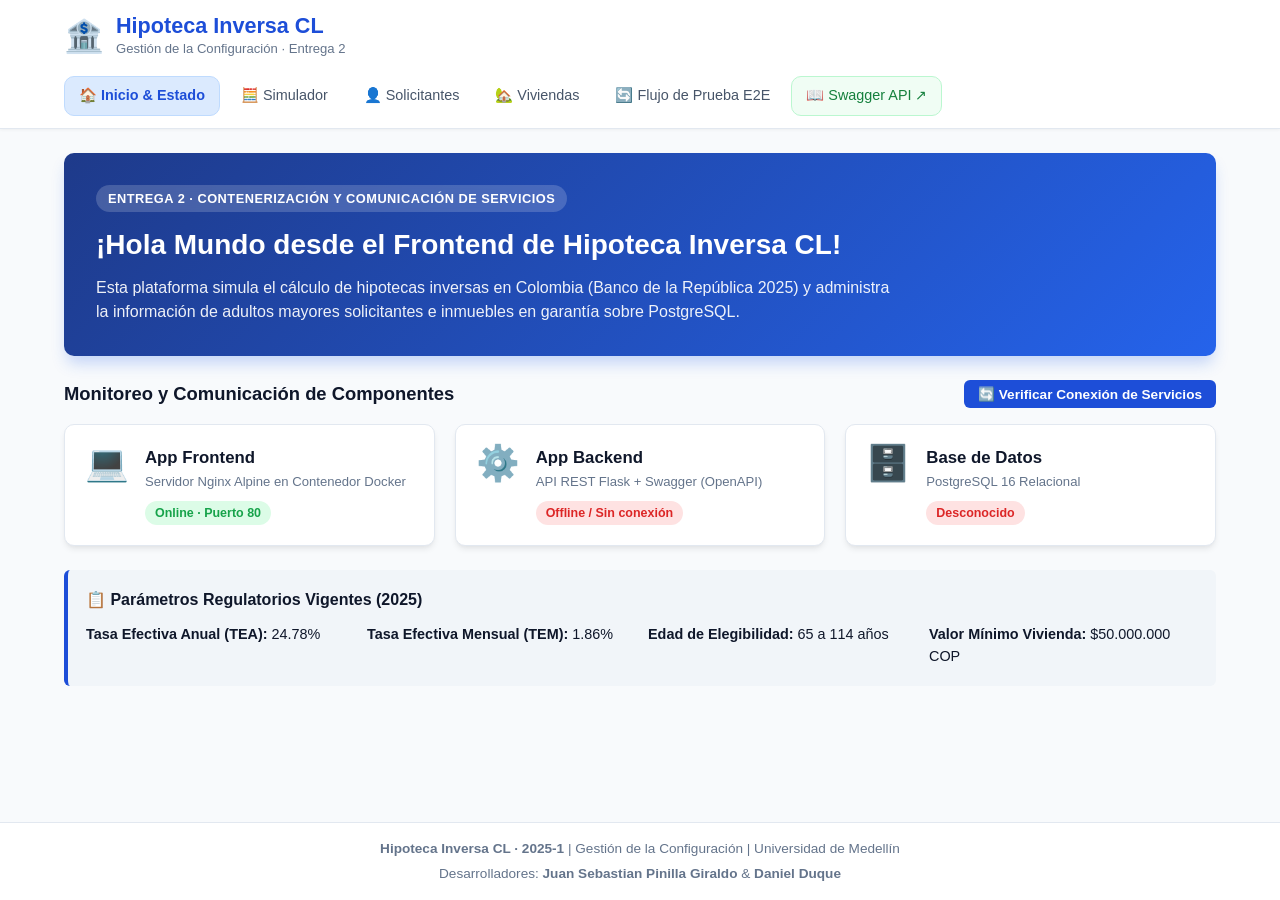
==== frontend/src/index.html @ 53b4b13d "feat(entrega-2): estructura monorepo, contenerizacion con Docker Compose, Swagger OpenAPI, pruebas u" ====
<!DOCTYPE html>
<html lang="es">
<head>
  <meta charset="UTF-8">
  <meta name="viewport" content="width=device-width, initial-scale=1.0">
  <title>Hipoteca Inversa CL | Plataforma Financiera</title>
  <link rel="stylesheet" href="styles.css">
</head>
<body>
  <!-- HEADER & NAVEGACIÓN -->
  <header class="app-header">
    <div class="header-container">
      <div class="brand">
        <span class="brand-icon">🏦</span>
        <div>
          <h1 class="brand-title">Hipoteca Inversa CL</h1>
          <p class="brand-subtitle">Gestión de la Configuración · Entrega 2</p>
        </div>
      </div>
      <nav class="nav-tabs" id="navTabs">
        <button class="nav-tab active" data-tab="tab-inicio">🏠 Inicio & Estado</button>
        <button class="nav-tab" data-tab="tab-simulador">🧮 Simulador</button>
        <button class="nav-tab" data-tab="tab-solicitantes">👤 Solicitantes</button>
        <button class="nav-tab" data-tab="tab-viviendas">🏡 Viviendas</button>
        <button class="nav-tab" data-tab="tab-flujo-prueba">🔄 Flujo de Prueba E2E</button>
        <a href="/apidocs/" target="_blank" class="nav-tab swagger-link">📖 Swagger API ↗</a>
      </nav>
    </div>
  </header>

  <main class="app-main">
    <!-- =================================================================== -->
    <!-- TAB 1: INICIO & ESTADO ("HOLA MUNDO" & CONECTIVIDAD) -->
    <!-- =================================================================== -->
    <section id="tab-inicio" class="tab-content active">
      <div class="hero-card">
        <div class="hero-badge">Entrega 2 · Contenerización y Comunicación de Servicios</div>
        <h2 class="hero-title">¡Hola Mundo desde el Frontend de Hipoteca Inversa CL!</h2>
        <p class="hero-desc">
          Esta plataforma simula el cálculo de hipotecas inversas en Colombia (Banco de la República 2025) 
          y administra la información de adultos mayores solicitantes e inmuebles en garantía sobre PostgreSQL.
        </p>
      </div>

      <div class="section-title-wrap">
        <h3>Monitoreo y Comunicación de Componentes</h3>
        <button id="btnCheckHealth" class="btn-primary-sm">🔄 Verificar Conexión de Servicios</button>
      </div>

      <div class="status-grid">
        <div class="status-card" id="cardFrontend">
          <div class="status-icon">💻</div>
          <div class="status-info">
            <h4>App Frontend</h4>
            <p>Servidor Nginx Alpine en Contenedor Docker</p>
            <span class="badge badge-success">Online · Puerto 80</span>
          </div>
        </div>

        <div class="status-card" id="cardBackend">
          <div class="status-icon">⚙️</div>
          <div class="status-info">
            <h4>App Backend</h4>
            <p>API REST Flask + Swagger (OpenAPI)</p>
            <span class="badge badge-checking" id="badgeBackend">Verificando...</span>
          </div>
        </div>

        <div class="status-card" id="cardDatabase">
          <div class="status-icon">🗄️</div>
          <div class="status-info">
            <h4>Base de Datos</h4>
            <p>PostgreSQL 16 Relacional</p>
            <span class="badge badge-checking" id="badgeDatabase">Verificando...</span>
          </div>
        </div>
      </div>

      <div class="info-box">
        <h4>📋 Parámetros Regulatorios Vigentes (2025)</h4>
        <div class="parameters-grid">
          <div class="param-item">
            <strong>Tasa Efectiva Anual (TEA):</strong> 24.78%
          </div>
          <div class="param-item">
            <strong>Tasa Efectiva Mensual (TEM):</strong> 1.86%
          </div>
          <div class="param-item">
            <strong>Edad de Elegibilidad:</strong> 65 a 114 años
          </div>
          <div class="param-item">
            <strong>Valor Mínimo Vivienda:</strong> $50.000.000 COP
          </div>
        </div>
      </div>
    </section>

    <!-- =================================================================== -->
    <!-- TAB 2: SIMULADOR DE HIPOTECA INVERSA -->
    <!-- =================================================================== -->
    <section id="tab-simulador" class="tab-content">
      <div class="card form-card">
        <h2>Simulador de Cuota Mensual</h2>
        <p class="card-subtitle">Calcule la cuota mensual orientativa, intereses y saldo final proyectado.</p>

        <form id="formCalculo">
          <div class="form-row">
            <div class="form-group">
              <label for="calcEdad">Edad del Solicitante (Años):</label>
              <input type="number" id="calcEdad" name="edad" min="65" max="114" placeholder="Ej: 72" required>
              <small class="field-hint">Rango permitido: 65 a 114 años</small>
            </div>

            <div class="form-group">
              <label for="calcValor">Valor Comercial de la Vivienda (COP):</label>
              <input type="number" id="calcValor" name="valor_vivienda" min="50000000" step="1000000" placeholder="Ej: 300000000" required>
              <small class="field-hint">Mínimo: $50.000.000 COP</small>
            </div>
          </div>

          <div class="form-actions">
            <button type="submit" class="btn-primary" id="btnCalcular">🧮 Calcular Hipoteca</button>
            <button type="button" class="btn-secondary" id="btnEjemploCalc">Cargar Ejemplo (72 años / $300M)</button>
          </div>
        </form>

        <div id="calculoError" class="alert alert-error hidden"></div>

        <div id="calculoResultados" class="results-box hidden">
          <h3>📊 Resultados de la Simulación</h3>
          <div class="metrics-grid">
            <div class="metric-card highlight">
              <span class="metric-label">Pago Mensual Recibido</span>
              <span class="metric-value" id="resPagoMensual">$0 COP</span>
            </div>
            <div class="metric-card">
              <span class="metric-label">Porcentaje Financiado</span>
              <span class="metric-value" id="resPorcentaje">0%</span>
            </div>
            <div class="metric-card">
              <span class="metric-label">Plazo de Financiación</span>
              <span class="metric-value" id="resPlazo">0 años</span>
            </div>
            <div class="metric-card">
              <span class="metric-label">Valor Total Financiado</span>
              <span class="metric-value" id="resValorFinanciado">$0 COP</span>
            </div>
            <div class="metric-card">
              <span class="metric-label">Intereses Proyectados</span>
              <span class="metric-value" id="resIntereses">$0 COP</span>
            </div>
            <div class="metric-card">
              <span class="metric-label">Saldo Final de la Deuda</span>
              <span class="metric-value" id="resSaldoFinal">$0 COP</span>
            </div>
          </div>
        </div>
      </div>
    </section>

    <!-- =================================================================== -->
    <!-- TAB 3: GESTIÓN DE SOLICITANTES -->
    <!-- =================================================================== -->
    <section id="tab-solicitantes" class="tab-content">
      <div class="split-grid">
        <!-- Formulario Registro Solicitante -->
        <div class="card">
          <h2>Registrar Solicitante</h2>
          <p class="card-subtitle">Ingrese los datos personales del adulto mayor.</p>

          <form id="formCrearSolicitante">
            <div class="form-group">
              <label for="solNombre">Nombre Completo:</label>
              <input type="text" id="solNombre" required placeholder="Ej: Beatriz Elena Montoya">
            </div>

            <div class="form-group">
              <label for="solIdentificacion">Número de Identificación (Cédula):</label>
              <input type="text" id="solIdentificacion" required placeholder="Ej: 1022345678">
            </div>

            <div class="form-group">
              <label for="solFechaNac">Fecha de Nacimiento:</label>
              <input type="date" id="solFechaNac" required>
            </div>

            <div class="form-group">
              <label for="solEdad">Edad Calculada:</label>
              <input type="number" id="solEdad" min="1" max="120" required placeholder="Ej: 72">
            </div>

            <button type="submit" class="btn-primary" id="btnGuardarSolicitante">💾 Guardar en Base de Datos</button>
            <div id="solMsg" class="alert hidden"></div>
          </form>
        </div>

        <!-- Búsqueda y Lista de Solicitantes -->
        <div class="card">
          <h2>Buscar Solicitante</h2>
          <p class="card-subtitle">Búsqueda directa y parametrizada por cédula.</p>

          <div class="search-box">
            <input type="text" id="inputBuscarCedula" placeholder="Ingrese número de cédula...">
            <button id="btnBuscarCedula" class="btn-primary-sm">🔍 Buscar</button>
          </div>

          <div id="solicitanteEncontrado" class="found-box hidden">
            <h4>Solicitante Encontrado</h4>
            <p><strong>Nombre:</strong> <span id="fNombre"></span></p>
            <p><strong>Cédula:</strong> <span id="fCedula"></span></p>
            <p><strong>Nacimiento:</strong> <span id="fNacimiento"></span></p>
            <p><strong>Edad:</strong> <span id="fEdad"></span> años</p>
          </div>

          <div class="table-header-wrap">
            <h3>Solicitantes Registrados</h3>
            <button id="btnRefrescarSolicitantes" class="btn-secondary-sm">🔄 Refrescar</button>
          </div>

          <div class="table-responsive">
            <table class="data-table" id="tablaSolicitantes">
              <thead>
                <tr>
                  <th>Cédula</th>
                  <th>Nombre</th>
                  <th>Edad</th>
                  <th>F. Nacimiento</th>
                </tr>
              </thead>
              <tbody id="tbodySolicitantes">
                <tr><td colspan="4" class="text-center">Cargando solicitantes...</td></tr>
              </tbody>
            </table>
          </div>
        </div>
      </div>
    </section>

    <!-- =================================================================== -->
    <!-- TAB 4: GESTIÓN DE VIVIENDAS -->
    <!-- =================================================================== -->
    <section id="tab-viviendas" class="tab-content">
      <div class="split-grid">
        <!-- Formulario Registro Vivienda -->
        <div class="card">
          <h2>Registrar Vivienda en Garantía</h2>
          <p class="card-subtitle">Asocie un inmueble a un solicitante propietario.</p>

          <form id="formCrearVivienda">
            <div class="form-group">
              <label for="vivCiudad">Ciudad:</label>
              <select id="vivCiudad" required>
                <option value="">Seleccione una ciudad</option>
                <option value="Medellín">Medellín</option>
                <option value="Bogotá">Bogotá</option>
                <option value="Cali">Cali</option>
                <option value="Barranquilla">Barranquilla</option>
                <option value="Cartagena">Cartagena</option>
                <option value="Bucaramanga">Bucaramanga</option>
                <option value="Pereira">Pereira</option>
                <option value="Manizales">Manizales</option>
              </select>
            </div>

            <div class="form-group">
              <label for="vivBarrio">Barrio:</label>
              <input type="text" id="vivBarrio" required placeholder="Ej: El Poblado">
            </div>

            <div class="form-group">
              <label for="vivDireccion">Dirección Completa (Única):</label>
              <input type="text" id="vivDireccion" required placeholder="Ej: Cra 43A # 1-50">
            </div>

            <div class="form-group">
              <label for="vivPropietario">Cédula del Solicitante Propietario:</label>
              <input type="text" id="vivPropietario" required placeholder="Debe existir en solicitantes">
            </div>

            <div class="form-group">
              <label for="vivValor">Valor Comercial (COP):</label>
              <input type="number" id="vivValor" min="50000000" step="1000000" required placeholder="Ej: 350000000">
            </div>

            <button type="submit" class="btn-primary" id="btnGuardarVivienda">💾 Guardar Vivienda en BD</button>
            <div id="vivMsg" class="alert hidden"></div>
          </form>
        </div>

        <!-- Búsqueda y Lista de Viviendas -->
        <div class="card">
          <h2>Buscar Vivienda</h2>
          <p class="card-subtitle">Búsqueda por dirección o propietario.</p>

          <div class="search-box">
            <input type="text" id="inputBuscarDireccion" placeholder="Ingrese dirección exacta...">
            <button id="btnBuscarDireccion" class="btn-primary-sm">🔍 Buscar</button>
          </div>

          <div id="viviendaEncontrada" class="found-box hidden">
            <h4>Vivienda Encontrada</h4>
            <p><strong>Dirección:</strong> <span id="fvDireccion"></span></p>
            <p><strong>Ciudad / Barrio:</strong> <span id="fvUbicacion"></span></p>
            <p><strong>Propietario:</strong> <span id="fvPropietario"></span></p>
            <p><strong>Valor:</strong> <span id="fvValor"></span></p>
          </div>

          <div class="table-header-wrap">
            <h3>Viviendas Registradas</h3>
            <button id="btnRefrescarViviendas" class="btn-secondary-sm">🔄 Refrescar</button>
          </div>

          <div class="table-responsive">
            <table class="data-table" id="tablaViviendas">
              <thead>
                <tr>
                  <th>Dirección</th>
                  <th>Ciudad</th>
                  <th>Barrio</th>
                  <th>Propietario</th>
                  <th>Valor COP</th>
                </tr>
              </thead>
              <tbody id="tbodyViviendas">
                <tr><td colspan="5" class="text-center">Cargando viviendas...</td></tr>
              </tbody>
            </table>
          </div>
        </div>
      </div>
    </section>

    <!-- =================================================================== -->
    <!-- TAB 5: FLUJO COMPLETO DE PRUEBA (E2E) -->
    <!-- =================================================================== -->
    <section id="tab-flujo-prueba" class="tab-content">
      <div class="card">
        <div class="flow-header">
          <div>
            <h2>Flujo Completo de Prueba de Integración</h2>
            <p class="card-subtitle">
              Demostración automatizada de comunicación integral: 
              <strong>Frontend ⟷ Backend ⟷ Base de Datos PostgreSQL</strong>.
            </p>
          </div>
          <button id="btnEjecutarFlujo" class="btn-primary">▶️ Ejecutar Flujo Completo</button>
        </div>

        <div class="steps-flow">
          <div class="step-card" id="flowStep1">
            <div class="step-num">1</div>
            <div class="step-text">
              <strong>Frontend solicita Backend</strong>
              <p>Envía petición HTTP POST a <code>/api/v1/flujo-prueba</code></p>
            </div>
            <div class="step-status">⏳ Pendiente</div>
          </div>

          <div class="step-card" id="flowStep2">
            <div class="step-num">2</div>
            <div class="step-text">
              <strong>Persistencia de Solicitante</strong>
              <p>El backend inserta un solicitante de prueba en PostgreSQL</p>
            </div>
            <div class="step-status">⏳ Pendiente</div>
          </div>

          <div class="step-card" id="flowStep3">
            <div class="step-num">3</div>
            <div class="step-text">
              <strong>Persistencia de Vivienda</strong>
              <p>Se asocia un inmueble con clave foránea en la tabla <code>viviendas</code></p>
            </div>
            <div class="step-status">⏳ Pendiente</div>
          </div>

          <div class="step-card" id="flowStep4">
            <div class="step-num">4</div>
            <div class="step-text">
              <strong>Cálculo Financiero y Validación</strong>
              <p>Aplica reglas matemáticas (TEA 24.78%, plazo, cuota, intereses y saldo)</p>
            </div>
            <div class="step-status">⏳ Pendiente</div>
          </div>
        </div>

        <div id="flujoResultadoBox" class="terminal-box hidden">
          <div class="terminal-header">
            <span>Terminal de Ejecución E2E</span>
            <span id="terminalBadge" class="badge badge-success">Completado</span>
          </div>
          <pre id="terminalOutput">Esperando ejecución...</pre>
        </div>
      </div>
    </section>
  </main>

  <footer class="app-footer">
    <div class="footer-container">
      <p><strong>Hipoteca Inversa CL · 2025-1</strong> | Gestión de la Configuración | Universidad de Medellín</p>
      <p>Desarrolladores: <strong>Juan Sebastian Pinilla Giraldo</strong> & <strong>Daniel Duque</strong></p>
    </div>
  </footer>

  <script src="app.js"></script>
</body>
</html>
---- frontend/src/styles.css ----
/* =====================================================================
   ESTILOS GENERALES: HIPOTECA INVERSA CL
   ===================================================================== */
:root {
  --primary: #1d4ed8;
  --primary-hover: #1e40af;
  --primary-light: #dbeafe;
  --secondary: #475569;
  --secondary-hover: #334155;
  --success: #16a34a;
  --success-light: #dcfce7;
  --danger: #dc2626;
  --danger-light: #fee2e2;
  --warning: #d97706;
  --warning-light: #fef3c7;
  --bg-main: #f8fafc;
  --bg-card: #ffffff;
  --border: #e2e8f0;
  --text-main: #0f172a;
  --text-muted: #64748b;
  --radius: 10px;
  --shadow: 0 4px 6px -1px rgba(0,0,0,0.08), 0 2px 4px -2px rgba(0,0,0,0.04);
}

* {
  box-sizing: border-box;
  margin: 0;
  padding: 0;
}

body {
  font-family: -apple-system, BlinkMacSystemFont, "Segoe UI", Roboto, "Helvetica Neue", Arial, sans-serif;
  background-color: var(--bg-main);
  color: var(--text-main);
  line-height: 1.5;
  display: flex;
  flex-direction: column;
  min-height: 100vh;
}

/* HEADER */
.app-header {
  background: #ffffff;
  border-bottom: 1px solid var(--border);
  position: sticky;
  top: 0;
  z-index: 50;
  box-shadow: 0 1px 3px rgba(0,0,0,0.05);
}

.header-container {
  max-width: 1200px;
  margin: 0 auto;
  padding: 12px 24px;
  display: flex;
  justify-content: space-between;
  align-items: center;
  flex-wrap: wrap;
  gap: 16px;
}

.brand {
  display: flex;
  align-items: center;
  gap: 12px;
}

.brand-icon {
  font-size: 2rem;
}

.brand-title {
  font-size: 1.35rem;
  font-weight: 700;
  color: var(--primary);
  line-height: 1.2;
}

.brand-subtitle {
  font-size: 0.82rem;
  color: var(--text-muted);
}

/* NAVEGACIÓN POR PESTAÑAS */
.nav-tabs {
  display: flex;
  gap: 6px;
  flex-wrap: wrap;
}

.nav-tab {
  background: transparent;
  border: 1px solid transparent;
  padding: 8px 14px;
  border-radius: var(--radius);
  font-size: 0.9rem;
  font-weight: 500;
  color: var(--secondary);
  cursor: pointer;
  transition: all 0.2s ease;
  text-decoration: none;
  display: inline-flex;
  align-items: center;
}

.nav-tab:hover {
  background: var(--bg-main);
  color: var(--primary);
}

.nav-tab.active {
  background: var(--primary-light);
  color: var(--primary);
  border-color: #bfdbfe;
  font-weight: 600;
}

.swagger-link {
  background: #f0fdf4;
  color: #15803d;
  border: 1px solid #bbf7d0;
}

.swagger-link:hover {
  background: #dcfce7;
  color: #166534;
}

/* MAIN */
.app-main {
  max-width: 1200px;
  width: 100%;
  margin: 24px auto;
  padding: 0 24px;
  flex: 1;
}

.tab-content {
  display: none;
}

.tab-content.active {
  display: block;
}

/* CARDS */
.card {
  background: var(--bg-card);
  border-radius: var(--radius);
  border: 1px solid var(--border);
  box-shadow: var(--shadow);
  padding: 24px;
  margin-bottom: 24px;
}

.card h2 {
  font-size: 1.35rem;
  font-weight: 700;
  color: var(--text-main);
  margin-bottom: 4px;
}

.card-subtitle {
  font-size: 0.9rem;
  color: var(--text-muted);
  margin-bottom: 20px;
}

/* HERO */
.hero-card {
  background: linear-gradient(135deg, #1e3a8a, #2563eb);
  color: white;
  border-radius: var(--radius);
  padding: 32px;
  margin-bottom: 24px;
  box-shadow: 0 10px 15px -3px rgba(37,99,235,0.25);
}

.hero-badge {
  display: inline-block;
  background: rgba(255,255,255,0.18);
  backdrop-filter: blur(4px);
  padding: 4px 12px;
  border-radius: 9999px;
  font-size: 0.8rem;
  font-weight: 600;
  letter-spacing: 0.5px;
  text-transform: uppercase;
  margin-bottom: 12px;
}

.hero-title {
  font-size: 1.75rem;
  font-weight: 800;
  margin-bottom: 10px;
}

.hero-desc {
  font-size: 1rem;
  opacity: 0.92;
  max-width: 800px;
}

/* SECCION TITULO */
.section-title-wrap {
  display: flex;
  justify-content: space-between;
  align-items: center;
  margin-bottom: 16px;
  flex-wrap: wrap;
  gap: 12px;
}

.section-title-wrap h3 {
  font-size: 1.15rem;
  font-weight: 700;
}

/* STATUS GRID */
.status-grid {
  display: grid;
  grid-template-columns: repeat(auto-fit, minmax(280px, 1fr));
  gap: 20px;
  margin-bottom: 24px;
}

.status-card {
  background: var(--bg-card);
  border: 1px solid var(--border);
  border-radius: var(--radius);
  padding: 20px;
  display: flex;
  align-items: flex-start;
  gap: 16px;
  box-shadow: var(--shadow);
}

.status-icon {
  font-size: 2.2rem;
  line-height: 1;
}

.status-info h4 {
  font-size: 1.05rem;
  font-weight: 600;
  margin-bottom: 2px;
}

.status-info p {
  font-size: 0.82rem;
  color: var(--text-muted);
  margin-bottom: 8px;
}

/* BADGES */
.badge {
  display: inline-block;
  font-size: 0.78rem;
  font-weight: 600;
  padding: 3px 10px;
  border-radius: 9999px;
}

.badge-success {
  background: var(--success-light);
  color: var(--success);
}

.badge-danger {
  background: var(--danger-light);
  color: var(--danger);
}

.badge-checking {
  background: var(--warning-light);
  color: var(--warning);
}

/* INFO BOX */
.info-box {
  background: #f1f5f9;
  border-left: 4px solid var(--primary);
  border-radius: 6px;
  padding: 18px;
  margin-bottom: 24px;
}

.info-box h4 {
  font-size: 1rem;
  margin-bottom: 12px;
  color: var(--text-main);
}

.parameters-grid {
  display: grid;
  grid-template-columns: repeat(auto-fit, minmax(220px, 1fr));
  gap: 12px;
  font-size: 0.9rem;
}

/* FORMS */
.form-row {
  display: grid;
  grid-template-columns: repeat(auto-fit, minmax(250px, 1fr));
  gap: 20px;
  margin-bottom: 20px;
}

.form-group {
  margin-bottom: 16px;
}

.form-group label {
  display: block;
  font-size: 0.88rem;
  font-weight: 600;
  margin-bottom: 6px;
  color: var(--text-main);
}

.form-group input,
.form-group select {
  width: 100%;
  padding: 10px 14px;
  border: 1px solid var(--border);
  border-radius: 8px;
  font-size: 0.95rem;
  outline: none;
  transition: border-color 0.2s;
  background: #fff;
}

.form-group input:focus,
.form-group select:focus {
  border-color: var(--primary);
  box-shadow: 0 0 0 3px rgba(29,78,216,0.12);
}

.field-hint {
  display: block;
  font-size: 0.78rem;
  color: var(--text-muted);
  margin-top: 4px;
}

/* BUTTONS */
.btn-primary {
  background: var(--primary);
  color: white;
  border: none;
  padding: 10px 20px;
  border-radius: 8px;
  font-size: 0.95rem;
  font-weight: 600;
  cursor: pointer;
  transition: background 0.2s;
}

.btn-primary:hover {
  background: var(--primary-hover);
}

.btn-primary-sm {
  background: var(--primary);
  color: white;
  border: none;
  padding: 6px 14px;
  border-radius: 6px;
  font-size: 0.85rem;
  font-weight: 600;
  cursor: pointer;
}

.btn-secondary {
  background: #e2e8f0;
  color: var(--secondary);
  border: none;
  padding: 10px 18px;
  border-radius: 8px;
  font-size: 0.95rem;
  font-weight: 600;
  cursor: pointer;
}

.btn-secondary:hover {
  background: #cbd5e1;
}

.btn-secondary-sm {
  background: #f1f5f9;
  color: var(--secondary);
  border: 1px solid var(--border);
  padding: 6px 12px;
  border-radius: 6px;
  font-size: 0.82rem;
  font-weight: 600;
  cursor: pointer;
}

.form-actions {
  display: flex;
  gap: 12px;
  flex-wrap: wrap;
  margin-top: 8px;
}

/* RESULTADOS SIMULADOR */
.results-box {
  margin-top: 28px;
  border-top: 1px solid var(--border);
  padding-top: 24px;
}

.results-box h3 {
  font-size: 1.15rem;
  margin-bottom: 16px;
}

.metrics-grid {
  display: grid;
  grid-template-columns: repeat(auto-fit, minmax(200px, 1fr));
  gap: 16px;
}

.metric-card {
  background: #f8fafc;
  border: 1px solid var(--border);
  border-radius: 8px;
  padding: 16px;
  display: flex;
  flex-direction: column;
}

.metric-card.highlight {
  background: #eff6ff;
  border-color: #93c5fd;
}

.metric-card.highlight .metric-value {
  color: var(--primary);
  font-size: 1.45rem;
}

.metric-label {
  font-size: 0.8rem;
  color: var(--text-muted);
  text-transform: uppercase;
  font-weight: 600;
  margin-bottom: 4px;
}

.metric-value {
  font-size: 1.2rem;
  font-weight: 700;
  color: var(--text-main);
}

/* ALERTS */
.alert {
  padding: 12px 16px;
  border-radius: 8px;
  font-size: 0.9rem;
  margin-top: 16px;
}

.alert-error {
  background: var(--danger-light);
  color: var(--danger);
  border: 1px solid #fca5a5;
}

.alert-success {
  background: var(--success-light);
  color: var(--success);
  border: 1px solid #86efac;
}

.hidden {
  display: none !important;
}

/* SPLIT GRID */
.split-grid {
  display: grid;
  grid-template-columns: 1fr 1.25fr;
  gap: 24px;
}

@media (max-width: 900px) {
  .split-grid {
    grid-template-columns: 1fr;
  }
}

/* SEARCH BOX */
.search-box {
  display: flex;
  gap: 8px;
  margin-bottom: 16px;
}

.search-box input {
  flex: 1;
  padding: 8px 12px;
  border: 1px solid var(--border);
  border-radius: 6px;
  font-size: 0.9rem;
}

.found-box {
  background: #f0fdf4;
  border: 1px solid #bbf7d0;
  border-radius: 8px;
  padding: 14px;
  margin-bottom: 16px;
  font-size: 0.9rem;
}

.found-box h4 {
  color: var(--success);
  margin-bottom: 6px;
}

/* TABLAS */
.table-header-wrap {
  display: flex;
  justify-content: space-between;
  align-items: center;
  margin: 16px 0 10px;
}

.table-header-wrap h3 {
  font-size: 1rem;
}

.table-responsive {
  overflow-x: auto;
}

.data-table {
  width: 100%;
  border-collapse: collapse;
  font-size: 0.88rem;
}

.data-table th,
.data-table td {
  padding: 10px 12px;
  text-align: left;
  border-bottom: 1px solid var(--border);
}

.data-table th {
  background: #f8fafc;
  color: var(--text-muted);
  font-weight: 600;
  font-size: 0.8rem;
  text-transform: uppercase;
}

.data-table tr:hover {
  background: #f8fafc;
}

.text-center {
  text-align: center;
}

/* FLUJO DE PRUEBA E2E */
.flow-header {
  display: flex;
  justify-content: space-between;
  align-items: center;
  flex-wrap: wrap;
  gap: 16px;
  margin-bottom: 24px;
}

.steps-flow {
  display: grid;
  grid-template-columns: repeat(auto-fit, minmax(220px, 1fr));
  gap: 16px;
  margin-bottom: 24px;
}

.step-card {
  border: 1px solid var(--border);
  border-radius: 8px;
  padding: 16px;
  background: #fafafa;
  display: flex;
  flex-direction: column;
  gap: 8px;
  transition: all 0.3s ease;
}

.step-card.active {
  border-color: var(--primary);
  background: #eff6ff;
}

.step-card.done {
  border-color: var(--success);
  background: #f0fdf4;
}

.step-num {
  width: 28px;
  height: 28px;
  border-radius: 50%;
  background: var(--secondary);
  color: white;
  display: flex;
  align-items: center;
  justify-content: center;
  font-weight: 700;
  font-size: 0.85rem;
}

.step-card.done .step-num {
  background: var(--success);
}

.step-text strong {
  font-size: 0.92rem;
  display: block;
}

.step-text p {
  font-size: 0.8rem;
  color: var(--text-muted);
  margin-top: 2px;
}

.step-status {
  font-size: 0.8rem;
  font-weight: 600;
}

.terminal-box {
  background: #0f172a;
  color: #38bdf8;
  border-radius: 8px;
  padding: 16px;
  font-family: "Courier New", Courier, monospace;
  font-size: 0.85rem;
  overflow-x: auto;
}

.terminal-header {
  display: flex;
  justify-content: space-between;
  align-items: center;
  border-bottom: 1px solid #1e293b;
  padding-bottom: 8px;
  margin-bottom: 12px;
  color: #94a3b8;
  font-size: 0.78rem;
  text-transform: uppercase;
}

#terminalOutput {
  white-space: pre-wrap;
  line-height: 1.45;
  color: #e2e8f0;
}

/* FOOTER */
.app-footer {
  background: #ffffff;
  border-top: 1px solid var(--border);
  padding: 16px 24px;
  margin-top: auto;
  font-size: 0.85rem;
  color: var(--text-muted);
  text-align: center;
}

.footer-container {
  max-width: 1200px;
  margin: 0 auto;
  display: flex;
  flex-direction: column;
  gap: 4px;
}
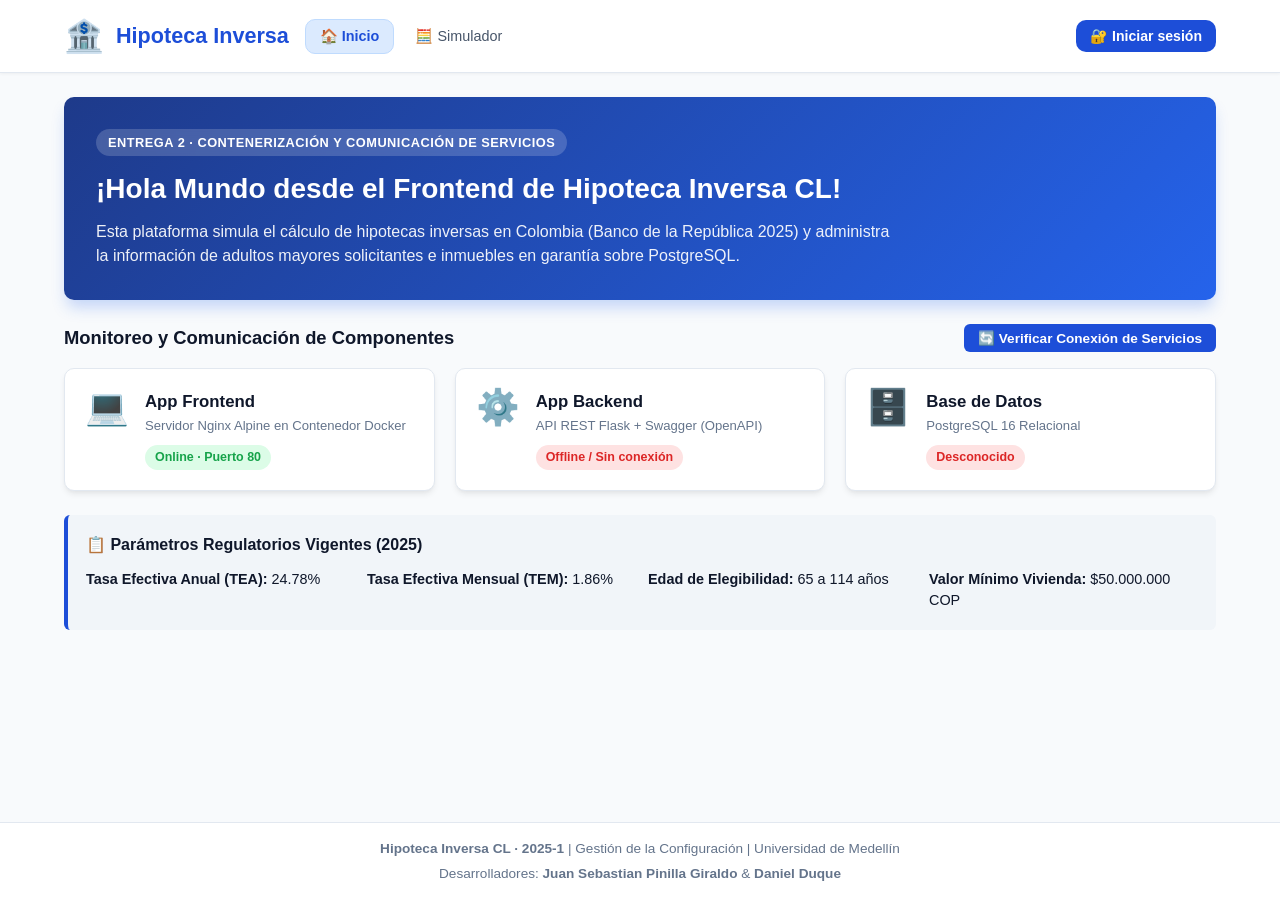
==== commit c7ae56c2: "feat(ui): update header branding, navigation order, and auth controls" ====
--- a/frontend/src/index.html
+++ b/frontend/src/index.html
@@ -3,8 +3,8 @@
 <head>
   <meta charset="UTF-8">
   <meta name="viewport" content="width=device-width, initial-scale=1.0">
-  <title>Hipoteca Inversa CL | Plataforma Financiera</title>
-  <link rel="stylesheet" href="styles.css">
+  <title>Hipoteca Inversa | Plataforma Financiera</title>
+  <link rel="stylesheet" href="styles.css?v=4">
 </head>
 <body>
   <!-- HEADER & NAVEGACIÓN -->
@@ -13,18 +13,25 @@
       <div class="brand">
         <span class="brand-icon">🏦</span>
         <div>
-          <h1 class="brand-title">Hipoteca Inversa CL</h1>
-          <p class="brand-subtitle">Gestión de la Configuración · Entrega 2</p>
+          <h1 class="brand-title">Hipoteca Inversa</h1>
         </div>
       </div>
       <nav class="nav-tabs" id="navTabs">
-        <button class="nav-tab active" data-tab="tab-inicio">🏠 Inicio & Estado</button>
+        <button class="nav-tab active" data-tab="tab-inicio" id="navTabInicio">🏠 Inicio</button>
         <button class="nav-tab" data-tab="tab-simulador">🧮 Simulador</button>
-        <button class="nav-tab" data-tab="tab-solicitantes">👤 Solicitantes</button>
-        <button class="nav-tab" data-tab="tab-viviendas">🏡 Viviendas</button>
-        <button class="nav-tab" data-tab="tab-flujo-prueba">🔄 Flujo de Prueba E2E</button>
-        <a href="/apidocs/" target="_blank" class="nav-tab swagger-link">📖 Swagger API ↗</a>
+        <button class="nav-tab hidden" data-tab="tab-solicitantes">👤 Solicitantes</button>
+        <button class="nav-tab hidden" data-tab="tab-viviendas">🏡 Viviendas</button>
+        <button class="nav-tab hidden" data-tab="tab-flujo-prueba">🔄 Flujo de Prueba E2E</button>
+        <button class="nav-tab hidden" data-tab="tab-admin">🛡️ Panel Admin</button>
+        <a href="/apidocs/" target="_blank" class="nav-tab swagger-link hidden" id="navSwaggerLink">📖 Swagger API ↗</a>
       </nav>
+      <div class="auth-controls" id="authControls">
+        <button type="button" class="btn-login" id="btnOpenLogin">🔐 Iniciar sesión</button>
+        <div class="user-session hidden" id="userSessionBox">
+          <span class="user-badge" id="userSessionBadge"></span>
+          <button type="button" class="btn-secondary-sm" id="btnLogout">Cerrar sesión</button>
+        </div>
+      </div>
     </div>
   </header>
 
--- a/frontend/src/styles.css
+++ b/frontend/src/styles.css
@@ -683,3 +683,114 @@
   flex-direction: column;
   gap: 4px;
 }
+
+/* AUTH CONTROLS & MODAL DE INICIO DE SESIÓN */
+.auth-controls {
+  display: flex;
+  align-items: center;
+  gap: 10px;
+  margin-left: auto;
+}
+
+.btn-login {
+  background: var(--primary);
+  color: #ffffff;
+  border: none;
+  padding: 8px 14px;
+  border-radius: var(--radius);
+  font-size: 0.88rem;
+  font-weight: 600;
+  cursor: pointer;
+  transition: background 0.2s ease;
+  white-space: nowrap;
+}
+
+.btn-login:hover {
+  background: var(--primary-hover);
+}
+
+.user-session {
+  display: flex;
+  align-items: center;
+  gap: 8px;
+}
+
+.user-badge {
+  background: var(--primary-light);
+  color: var(--primary);
+  border: 1px solid #bfdbfe;
+  padding: 5px 10px;
+  border-radius: 999px;
+  font-size: 0.82rem;
+  font-weight: 600;
+  white-space: nowrap;
+}
+
+.btn-danger-sm {
+  background: var(--danger-light);
+  color: var(--danger);
+  border: 1px solid #fecaca;
+  padding: 5px 10px;
+  border-radius: 6px;
+  font-size: 0.8rem;
+  font-weight: 600;
+  cursor: pointer;
+  transition: background 0.2s ease;
+}
+
+.btn-danger-sm:hover {
+  background: #fecaca;
+}
+
+.modal-overlay {
+  position: fixed;
+  inset: 0;
+  background: rgba(15, 23, 42, 0.55);
+  display: flex;
+  align-items: center;
+  justify-content: center;
+  padding: 20px;
+  z-index: 200;
+}
+
+.modal-card {
+  background: var(--bg-card);
+  border-radius: var(--radius);
+  box-shadow: 0 20px 25px -5px rgba(0, 0, 0, 0.15);
+  border: 1px solid var(--border);
+  width: 100%;
+  max-width: 420px;
+  padding: 24px;
+}
+
+.modal-header {
+  display: flex;
+  justify-content: space-between;
+  align-items: flex-start;
+  gap: 12px;
+  margin-bottom: 18px;
+}
+
+.modal-header h2 {
+  font-size: 1.25rem;
+  margin-bottom: 4px;
+}
+
+.modal-close {
+  background: transparent;
+  border: none;
+  font-size: 1.1rem;
+  color: var(--text-muted);
+  cursor: pointer;
+  padding: 4px 8px;
+  border-radius: 6px;
+}
+
+.modal-close:hover {
+  background: var(--bg-main);
+  color: var(--text-main);
+}
+
+.hidden {
+  display: none !important;
+}
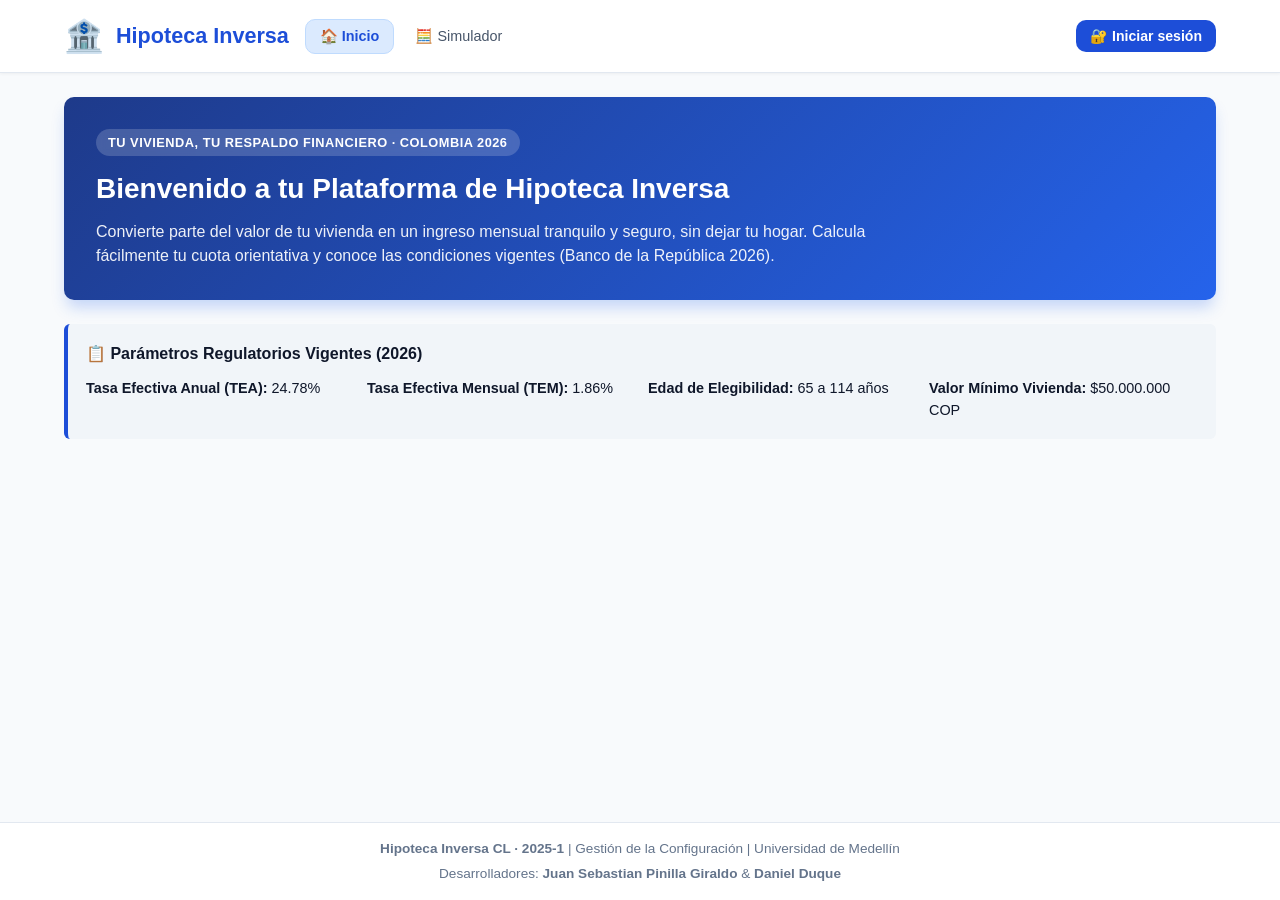
==== commit 66bc2ecb: "feat(ui): tailor welcome screen for clients and 2026 parameters" ====
--- a/frontend/src/index.html
+++ b/frontend/src/index.html
@@ -41,50 +41,52 @@
     <!-- =================================================================== -->
     <section id="tab-inicio" class="tab-content active">
       <div class="hero-card">
-        <div class="hero-badge">Entrega 2 · Contenerización y Comunicación de Servicios</div>
-        <h2 class="hero-title">¡Hola Mundo desde el Frontend de Hipoteca Inversa CL!</h2>
+        <div class="hero-badge">Tu vivienda, tu respaldo financiero · Colombia 2026</div>
+        <h2 class="hero-title">Bienvenido a tu Plataforma de Hipoteca Inversa</h2>
         <p class="hero-desc">
-          Esta plataforma simula el cálculo de hipotecas inversas en Colombia (Banco de la República 2025) 
-          y administra la información de adultos mayores solicitantes e inmuebles en garantía sobre PostgreSQL.
+          Convierte parte del valor de tu vivienda en un ingreso mensual tranquilo y seguro, sin dejar tu hogar.
+          Calcula fácilmente tu cuota orientativa y conoce las condiciones vigentes (Banco de la República 2026).
         </p>
       </div>
 
-      <div class="section-title-wrap">
-        <h3>Monitoreo y Comunicación de Componentes</h3>
-        <button id="btnCheckHealth" class="btn-primary-sm">🔄 Verificar Conexión de Servicios</button>
-      </div>
-
-      <div class="status-grid">
-        <div class="status-card" id="cardFrontend">
-          <div class="status-icon">💻</div>
-          <div class="status-info">
-            <h4>App Frontend</h4>
-            <p>Servidor Nginx Alpine en Contenedor Docker</p>
-            <span class="badge badge-success">Online · Puerto 80</span>
-          </div>
-        </div>
-
-        <div class="status-card" id="cardBackend">
-          <div class="status-icon">⚙️</div>
-          <div class="status-info">
-            <h4>App Backend</h4>
-            <p>API REST Flask + Swagger (OpenAPI)</p>
-            <span class="badge badge-checking" id="badgeBackend">Verificando...</span>
-          </div>
-        </div>
-
-        <div class="status-card" id="cardDatabase">
-          <div class="status-icon">🗄️</div>
-          <div class="status-info">
-            <h4>Base de Datos</h4>
-            <p>PostgreSQL 16 Relacional</p>
-            <span class="badge badge-checking" id="badgeDatabase">Verificando...</span>
+      <div id="inicioEstadoComponentes" class="hidden">
+        <div class="section-title-wrap">
+          <h3>Monitoreo y Comunicación de Componentes</h3>
+          <button id="btnCheckHealth" class="btn-primary-sm">🔄 Verificar Conexión de Servicios</button>
+        </div>
+
+        <div class="status-grid">
+          <div class="status-card" id="cardFrontend">
+            <div class="status-icon">💻</div>
+            <div class="status-info">
+              <h4>App Frontend</h4>
+              <p>Servidor Nginx Alpine en Contenedor Docker</p>
+              <span class="badge badge-success">Online · Puerto 80</span>
+            </div>
+          </div>
+
+          <div class="status-card" id="cardBackend">
+            <div class="status-icon">⚙️</div>
+            <div class="status-info">
+              <h4>App Backend</h4>
+              <p>API REST Flask + Swagger (OpenAPI)</p>
+              <span class="badge badge-checking" id="badgeBackend">Verificando...</span>
+            </div>
+          </div>
+
+          <div class="status-card" id="cardDatabase">
+            <div class="status-icon">🗄️</div>
+            <div class="status-info">
+              <h4>Base de Datos</h4>
+              <p>PostgreSQL 16 Relacional</p>
+              <span class="badge badge-checking" id="badgeDatabase">Verificando...</span>
+            </div>
           </div>
         </div>
       </div>
 
       <div class="info-box">
-        <h4>📋 Parámetros Regulatorios Vigentes (2025)</h4>
+        <h4>📋 Parámetros Regulatorios Vigentes (2026)</h4>
         <div class="parameters-grid">
           <div class="param-item">
             <strong>Tasa Efectiva Anual (TEA):</strong> 24.78%
